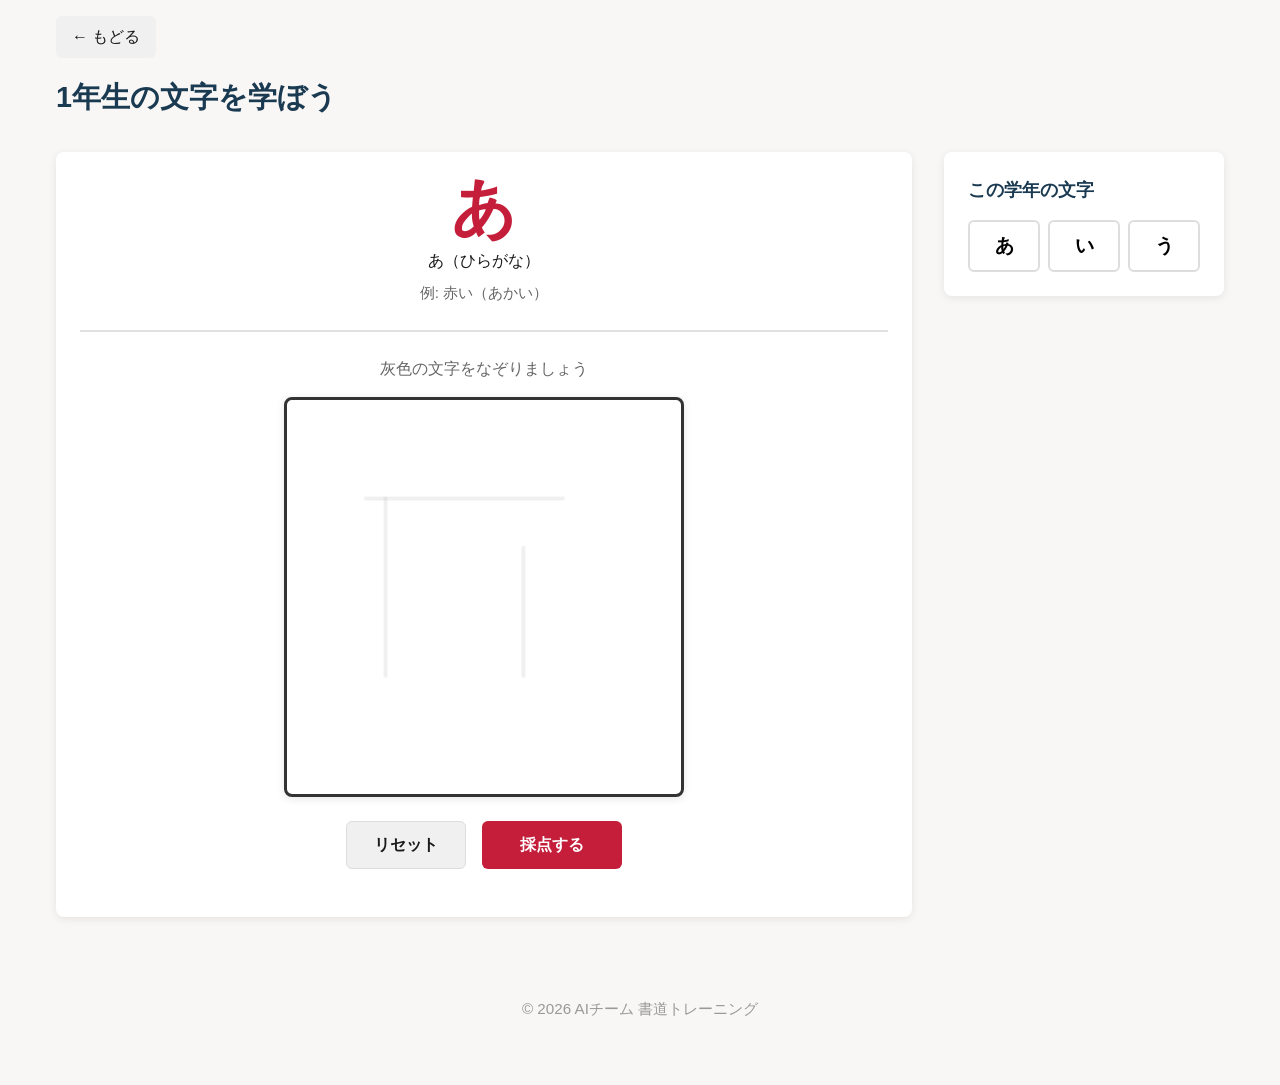
==== lesson-01.html @ a256efbf "初期化: 書道トレーニング MVP（Week 1-2 企画・設計フェーズ完了）" ====
<!DOCTYPE html>
<html lang="ja">
<head>
  <meta charset="utf-8">
  <meta name="viewport" content="width=device-width, initial-scale=1">
  <title>1年生 | 書道トレーニング</title>
  <link rel="stylesheet" href="css/style.css">
</head>
<body>
  <div class="container lesson-container">
    <header class="lesson-header">
      <a class="back-link" href="index.html">← もどる</a>
      <h1>1年生の文字を学ぼう</h1>
    </header>

    <div class="lesson-main">
      <!-- Canvas 描画エリア -->
      <section class="character-card">
        <div class="char-display">
          <div class="char-name" id="charName">あ</div>
          <p id="charReading">あ（ひらがな）</p>
          <p id="charExample" class="example"></p>
        </div>

        <div class="canvas-section">
          <p class="instruction">灰色の文字をなぞりましょう</p>
          <canvas id="drawingCanvas" width="400" height="400"></canvas>
          <div class="canvas-buttons">
            <button id="clearBtn" class="btn secondary">リセット</button>
            <button id="submitBtn" class="btn primary">採点する</button>
          </div>
        </div>

        <!-- フィードバック -->
        <div id="feedbackPanel" class="feedback-panel" style="display:none;">
          <div class="score-display">
            <span id="scoreCircle" class="score-circle"></span>
            <div>
              <h3>採点結果</h3>
              <p class="score-value"><span id="scoreNum">0</span>点</p>
            </div>
          </div>
          <p id="feedback" class="feedback-text"></p>
          <button id="nextBtn" class="btn primary">次の文字へ</button>
        </div>
      </section>

      <!-- 文字一覧 -->
      <aside class="character-list">
        <h3>この学年の文字</h3>
        <div id="charList" class="char-buttons">
          <!-- JS で生成 -->
        </div>
      </aside>
    </div>

    <footer class="footer">
      <p>© 2026 AIチーム 書道トレーニング</p>
    </footer>
  </div>

  <script src="js/storage.js"></script>
  <script src="data/grades-meta.js"></script>
  <script src="data/grade01.js"></script>
  <script src="data/strokes-db.js"></script>
  <script src="js/scorer.js"></script>
  <script src="js/feedback.js"></script>
  <script src="js/lesson.js"></script>
</body>
</html>
---- css/style.css ----
/*
 * 書道トレーニング スタイルシート
 * デザイン: 彩(Aya) UX/UIデザイナー
 * 小学生向け親しみやすい配色・大型ボタン・レスポンシブ対応
 */

* {
  margin: 0;
  padding: 0;
  box-sizing: border-box;
}

html {
  font-size: 16px;
}

body {
  font-family: "Yu Gothic", "Segoe UI", "Apple SD Gothic Neo", sans-serif;
  background-color: #f9f7f5;
  color: #1a1a1a;
  line-height: 1.6;
}

.container {
  max-width: 1200px;
  margin: 0 auto;
  padding: 1rem;
}

/* ========== ダッシュボード ========== */

.shodo-header {
  background: linear-gradient(135deg, #c41e3a 0%, #8b0000 100%);
  color: white;
  padding: 2rem 1.5rem;
  border-radius: 8px;
  text-align: center;
  margin-bottom: 2rem;
  box-shadow: 0 4px 12px rgba(196, 30, 58, 0.2);
}

.shodo-header h1 {
  font-size: 2.2rem;
  margin-bottom: 0.5rem;
}

.shodo-header p {
  font-size: 1rem;
  opacity: 0.95;
}

/* 進捗カード */
.progress-card {
  background: white;
  padding: 1.5rem;
  border-radius: 8px;
  margin-bottom: 2rem;
  box-shadow: 0 2px 8px rgba(0, 0, 0, 0.08);
}

.progress-stat {
  display: flex;
  justify-content: space-between;
  align-items: center;
  margin-bottom: 1rem;
  font-size: 1.1rem;
}

.progress-stat span {
  font-weight: 500;
  color: #666;
}

.progress-stat b {
  font-size: 1.5rem;
  color: #c41e3a;
}

.bar {
  width: 100%;
  height: 24px;
  background: #e0e0e0;
  border-radius: 12px;
  overflow: hidden;
}

.bar i {
  display: block;
  height: 100%;
  background: linear-gradient(90deg, #2d7d3a, #4db347);
  border-radius: 12px;
  width: 0%;
  transition: width 0.3s ease;
}

/* 学年セクション */
.grade-section {
  margin-bottom: 3rem;
}

.grade-section h2 {
  font-size: 1.5rem;
  margin-bottom: 1.5rem;
  color: #1a3a52;
}

.grade-grid {
  display: grid;
  grid-template-columns: repeat(auto-fit, minmax(120px, 1fr));
  gap: 1rem;
  margin-bottom: 2rem;
}

.grade-btn {
  padding: 1.5rem;
  background: white;
  border: 3px solid #ddd;
  border-radius: 12px;
  cursor: pointer;
  text-align: center;
  font-size: 1.1rem;
  font-weight: 600;
  transition: all 0.2s;
  box-shadow: 0 2px 6px rgba(0, 0, 0, 0.08);
}

.grade-btn:hover {
  background: #f0f8ff;
  border-color: #c41e3a;
  transform: translateY(-2px);
  box-shadow: 0 4px 12px rgba(196, 30, 58, 0.15);
}

.grade-btn:active {
  transform: translateY(0);
  box-shadow: 0 2px 6px rgba(196, 30, 58, 0.15);
}

.grade-btn.completed {
  background: #2d7d3a;
  color: white;
  border-color: #2d7d3a;
}

/* チュートリアルカード */
.tutorial-card {
  background: #fff3cd;
  border-left: 4px solid #ffc107;
  padding: 1.5rem;
  border-radius: 6px;
  margin-bottom: 2rem;
}

.tutorial-card h2 {
  margin-bottom: 1rem;
  color: #1a1a1a;
}

.tutorial-card ol {
  margin-left: 1.5rem;
  line-height: 2;
}

.tutorial-card li {
  margin-bottom: 0.5rem;
}

/* ========== レッスンページ ========== */

.lesson-container {
  padding-top: 1rem;
  padding-bottom: 2rem;
}

.lesson-header {
  margin-bottom: 2rem;
}

.back-link {
  display: inline-block;
  padding: 0.5rem 1rem;
  background: #f0f0f0;
  border-radius: 6px;
  color: #1a1a1a;
  text-decoration: none;
  font-weight: 500;
  margin-bottom: 1rem;
  transition: all 0.2s;
}

.back-link:hover {
  background: #e0e0e0;
}

.lesson-header h1 {
  font-size: 1.8rem;
  color: #1a3a52;
}

.lesson-main {
  display: grid;
  grid-template-columns: 1fr 280px;
  gap: 2rem;
  margin-bottom: 3rem;
}

/* 文字表示カード */
.character-card {
  background: white;
  padding: 1.5rem;
  border-radius: 8px;
  box-shadow: 0 2px 8px rgba(0, 0, 0, 0.08);
}

.char-display {
  text-align: center;
  margin-bottom: 1.5rem;
  padding-bottom: 1.5rem;
  border-bottom: 2px solid #e0e0e0;
}

.char-name {
  font-size: 4rem;
  font-weight: 700;
  color: #c41e3a;
  line-height: 1;
  margin-bottom: 0.5rem;
}

.char-display p {
  font-size: 1rem;
}

.char-display .example {
  font-size: 0.95rem;
  color: #666;
  margin-top: 0.5rem;
}

/* Canvas セクション */
.canvas-section {
  margin-bottom: 1.5rem;
}

.instruction {
  text-align: center;
  font-size: 1rem;
  color: #666;
  margin-bottom: 1rem;
  font-weight: 500;
}

#drawingCanvas {
  display: block;
  width: 100%;
  max-width: 400px;
  height: auto;
  margin: 0 auto 1.5rem;
  border: 3px solid #333;
  background: white;
  border-radius: 8px;
  cursor: crosshair;
  touch-action: none;
  box-shadow: 0 2px 8px rgba(0, 0, 0, 0.1);
}

.canvas-buttons {
  display: flex;
  gap: 1rem;
  justify-content: center;
}

/* ボタン */
.btn {
  padding: 0.75rem 1.5rem;
  border: none;
  border-radius: 6px;
  font-size: 1rem;
  font-weight: 600;
  cursor: pointer;
  transition: all 0.2s;
  min-width: 120px;
  touch-action: manipulation;
}

.btn.primary {
  background: #c41e3a;
  color: white;
  min-height: 48px;
  min-width: 140px;
}

.btn.primary:hover {
  background: #a01630;
  box-shadow: 0 4px 12px rgba(196, 30, 58, 0.3);
}

.btn.primary:active {
  transform: scale(0.98);
  box-shadow: 0 2px 6px rgba(196, 30, 58, 0.3);
}

.btn.secondary {
  background: #f0f0f0;
  color: #1a1a1a;
  border: 1px solid #ddd;
  min-height: 48px;
}

.btn.secondary:hover {
  background: #e0e0e0;
}

.btn.secondary:active {
  transform: scale(0.98);
}

/* フィードバックパネル */
.feedback-panel {
  background: #fff3cd;
  border-left: 4px solid #ffc107;
  padding: 1.5rem;
  border-radius: 6px;
  margin-top: 1.5rem;
}

.score-display {
  display: flex;
  align-items: center;
  gap: 1.5rem;
  margin-bottom: 1rem;
}

.score-circle {
  width: 80px;
  height: 80px;
  border-radius: 50%;
  background: white;
  display: flex;
  align-items: center;
  justify-content: center;
  font-size: 2rem;
  font-weight: 700;
  flex-shrink: 0;
}

.score-display h3 {
  margin-bottom: 0.3rem;
  font-size: 1rem;
  color: #666;
}

.score-value {
  font-size: 1.8rem;
  font-weight: 700;
  color: #c41e3a;
}

.feedback-text {
  font-size: 1rem;
  margin-bottom: 1rem;
  line-height: 1.6;
}

.feedback-text strong {
  color: #c41e3a;
}

/* 文字一覧 */
.character-list {
  background: white;
  padding: 1.5rem;
  border-radius: 8px;
  box-shadow: 0 2px 8px rgba(0, 0, 0, 0.08);
  height: fit-content;
  position: sticky;
  top: 1rem;
}

.character-list h3 {
  margin-bottom: 1rem;
  font-size: 1.1rem;
  color: #1a3a52;
}

.char-buttons {
  display: grid;
  grid-template-columns: repeat(3, 1fr);
  gap: 0.5rem;
  max-height: 600px;
  overflow-y: auto;
}

.char-button {
  padding: 0.7rem;
  background: white;
  border: 2px solid #ddd;
  border-radius: 6px;
  cursor: pointer;
  text-align: center;
  font-size: 1.2rem;
  font-weight: 600;
  transition: all 0.2s;
  min-height: 48px;
  display: flex;
  align-items: center;
  justify-content: center;
}

.char-button:hover {
  background: #f0f8ff;
  border-color: #c41e3a;
}

.char-button.solved {
  background: #2d7d3a;
  color: white;
  border-color: #2d7d3a;
}

.char-button.solved::after {
  content: "✓";
  font-size: 0.8em;
  margin-left: 0.2rem;
}

/* フッター */
.footer {
  text-align: center;
  padding: 2rem 1rem;
  color: #999;
  font-size: 0.95rem;
}

/* ========== レスポンシブ ========== */

@media (max-width: 768px) {
  html {
    font-size: 14px;
  }

  .shodo-header h1 {
    font-size: 1.8rem;
  }

  .lesson-main {
    grid-template-columns: 1fr;
  }

  .character-list {
    position: static;
  }

  .char-buttons {
    grid-template-columns: repeat(5, 1fr);
  }

  .grade-grid {
    grid-template-columns: repeat(3, 1fr);
  }

  .canvas-buttons {
    flex-direction: column;
  }

  .canvas-buttons .btn {
    width: 100%;
  }
}

@media (max-width: 480px) {
  html {
    font-size: 13px;
  }

  .container {
    padding: 0.75rem;
  }

  .shodo-header {
    padding: 1.5rem 1rem;
  }

  .shodo-header h1 {
    font-size: 1.5rem;
  }

  .char-name {
    font-size: 3rem;
  }

  .grade-grid {
    grid-template-columns: repeat(2, 1fr);
  }

  .char-buttons {
    grid-template-columns: repeat(4, 1fr);
  }

  #drawingCanvas {
    max-width: 100%;
    border-width: 2px;
  }

  .score-display {
    flex-direction: column;
    text-align: center;
  }

  .score-circle {
    width: 70px;
    height: 70px;
  }
}

/* ========== ダークモード対応（将来） ========== */

@media (prefers-color-scheme: dark) {
  body {
    background-color: #1a1a1a;
    color: #f5f5f5;
  }

  .btn.secondary {
    background: #2a2a2a;
    color: #f5f5f5;
    border-color: #444;
  }
}
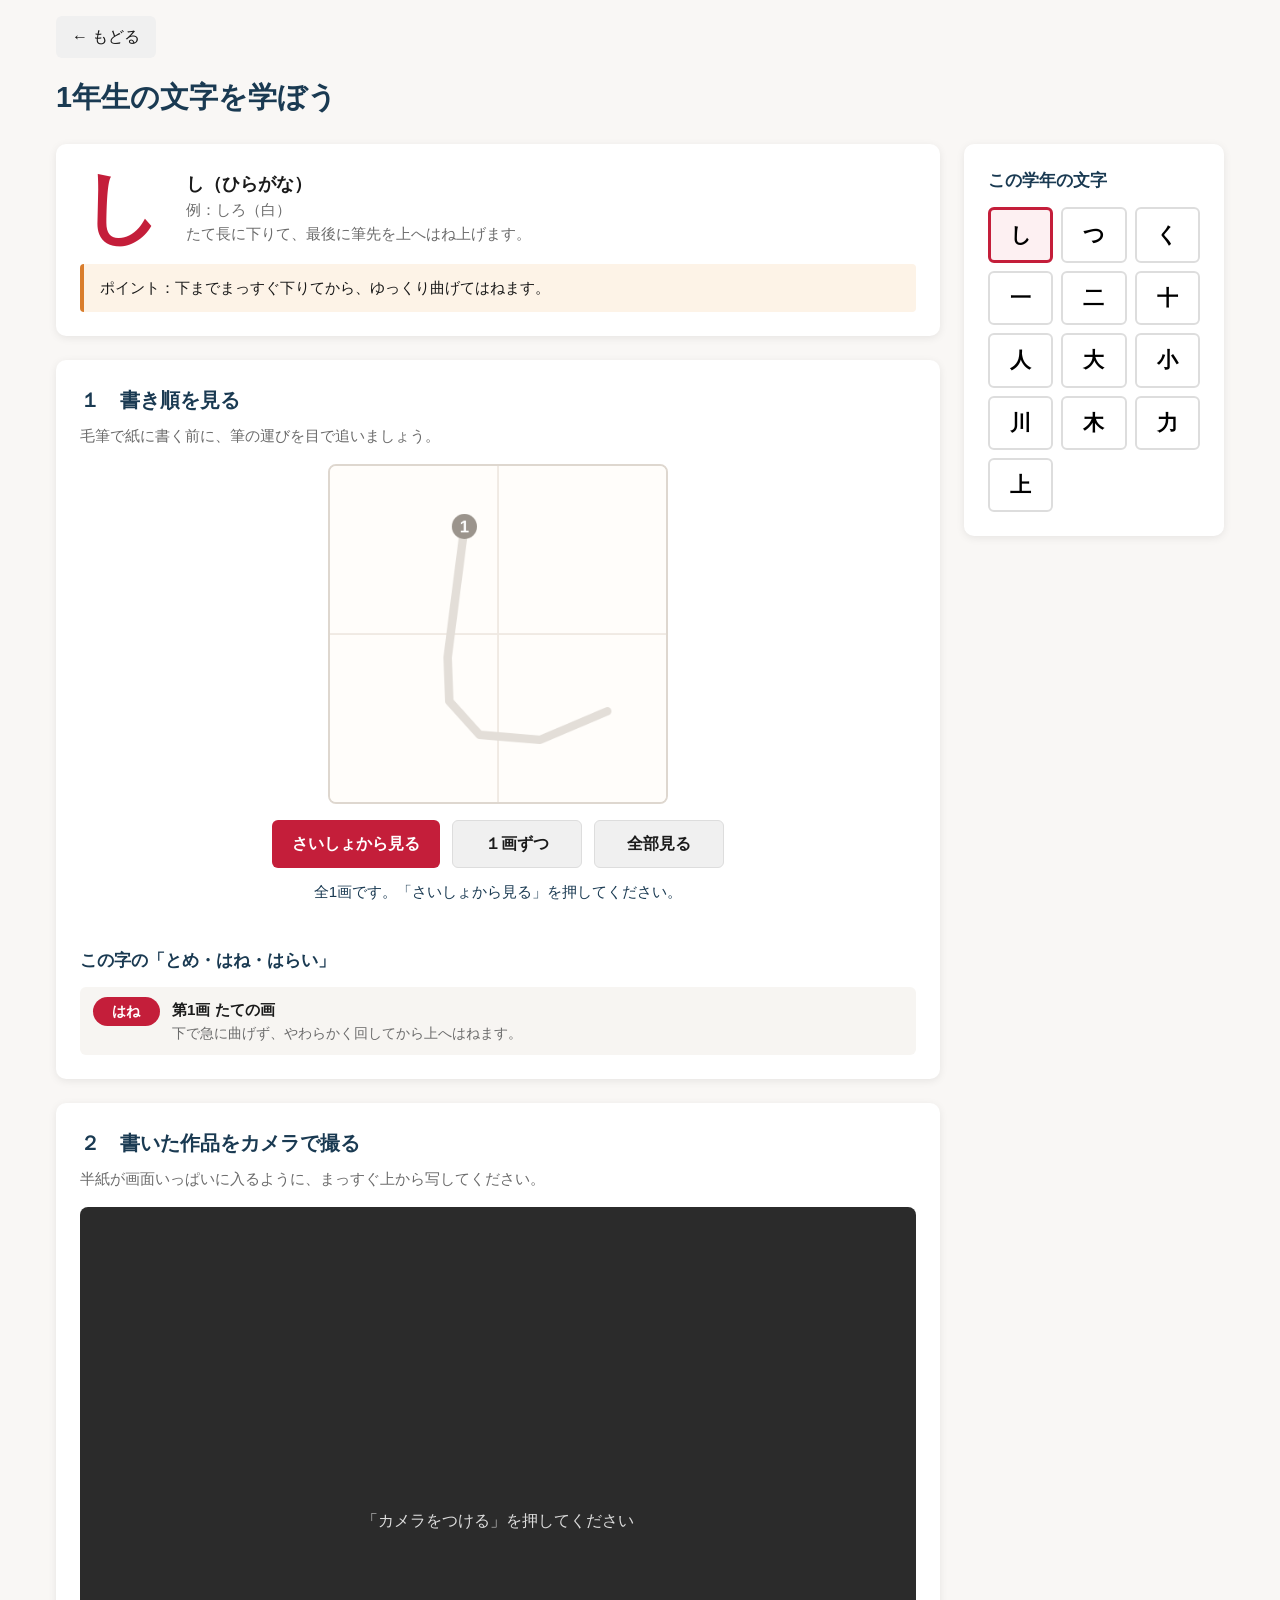
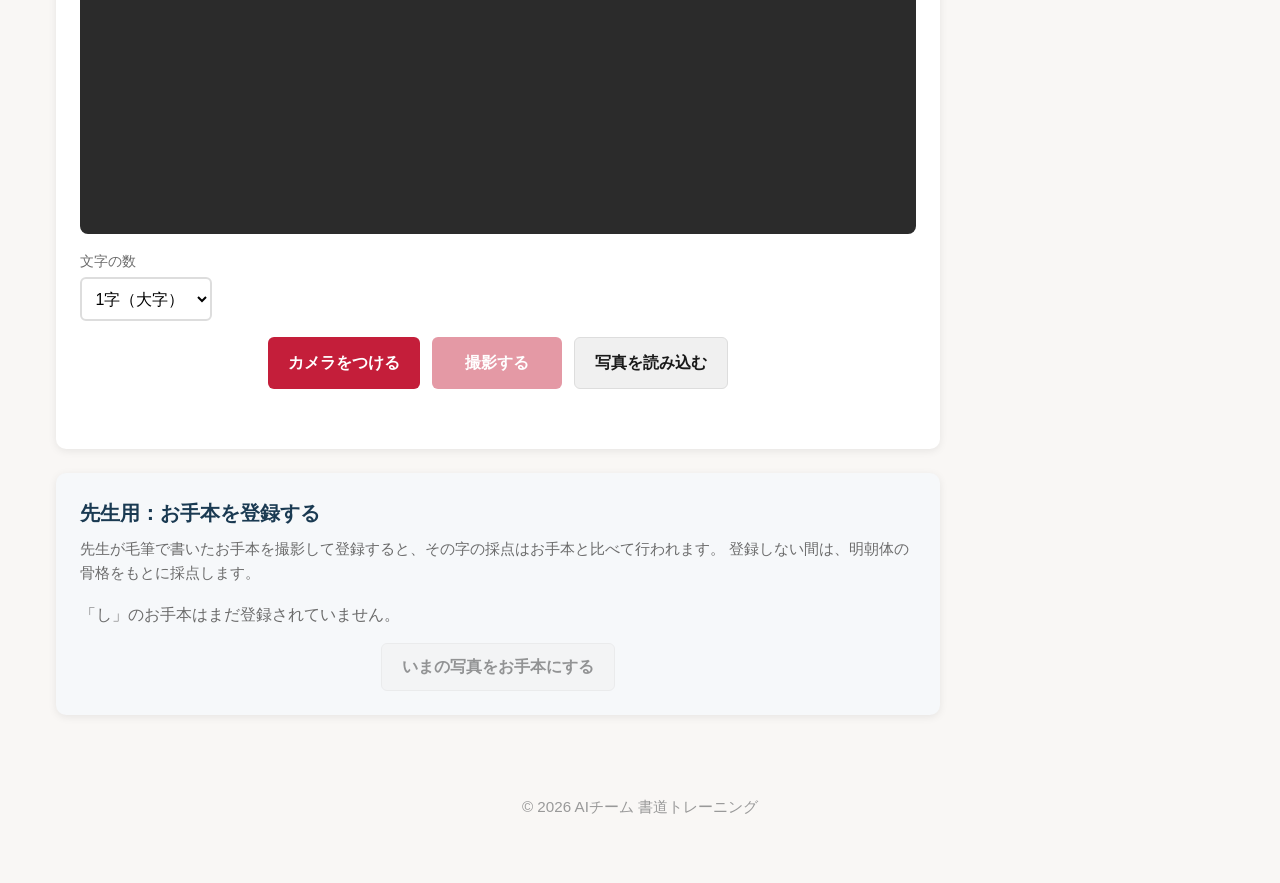
==== commit 57463f65: "マウス描画をやめ、毛筆作品をカメラで撮って採点する方式に全面変更 画面上でなぞる練習は実際の毛筆の役に立たないため、半紙に毛筆で書いた 作品を撮影して採点する流れに作り直した。  - js/image" ====
--- a/lesson-01.html
+++ b/lesson-01.html
@@ -14,43 +14,138 @@
     </header>
 
     <div class="lesson-main">
-      <!-- Canvas 描画エリア -->
-      <section class="character-card">
-        <div class="char-display">
-          <div class="char-name" id="charName">あ</div>
-          <p id="charReading">あ（ひらがな）</p>
-          <p id="charExample" class="example"></p>
-        </div>
+      <div class="lesson-col">
 
-        <div class="canvas-section">
-          <p class="instruction">灰色の文字をなぞりましょう</p>
-          <canvas id="drawingCanvas" width="400" height="400"></canvas>
-          <div class="canvas-buttons">
-            <button id="clearBtn" class="btn secondary">リセット</button>
-            <button id="submitBtn" class="btn primary">採点する</button>
-          </div>
-        </div>
-
-        <!-- フィードバック -->
-        <div id="feedbackPanel" class="feedback-panel" style="display:none;">
-          <div class="score-display">
-            <span id="scoreCircle" class="score-circle"></span>
-            <div>
-              <h3>採点結果</h3>
-              <p class="score-value"><span id="scoreNum">0</span>点</p>
+        <!-- 1. 今日の文字 -->
+        <section class="card char-card">
+          <div class="char-head">
+            <div class="char-name" id="charName">一</div>
+            <div class="char-meta">
+              <p class="char-reading" id="charReading">いち（漢字）</p>
+              <p class="char-example" id="charExample"></p>
+              <p class="char-explain" id="charExplain"></p>
             </div>
           </div>
-          <p id="feedback" class="feedback-text"></p>
-          <button id="nextBtn" class="btn primary">次の文字へ</button>
-        </div>
-      </section>
+          <p class="char-point" id="charPoint"></p>
+        </section>
+
+        <!-- 2. 書き順ととめはね -->
+        <section class="card anim-card">
+          <h2 class="card-title">１　書き順を見る</h2>
+          <p class="note">毛筆で紙に書く前に、筆の運びを目で追いましょう。</p>
+
+          <div class="anim-stage">
+            <canvas id="animCanvas" width="400" height="400"></canvas>
+          </div>
+
+          <div class="btn-row">
+            <button id="animPlayBtn" class="btn primary">さいしょから見る</button>
+            <button id="animStepBtn" class="btn secondary">１画ずつ</button>
+            <button id="animAllBtn" class="btn secondary">全部見る</button>
+          </div>
+
+          <p class="anim-caption" id="animCaption">再生ボタンを押してください。</p>
+
+          <h3 class="sub-title">この字の「とめ・はね・はらい」</h3>
+          <ul class="ending-list" id="endingList"></ul>
+        </section>
+
+        <!-- 3. 作品を撮って採点 -->
+        <section class="card camera-card">
+          <h2 class="card-title">２　書いた作品をカメラで撮る</h2>
+          <p class="note">半紙が画面いっぱいに入るように、まっすぐ上から写してください。</p>
+
+          <div class="camera-stage" id="cameraStage">
+            <video id="cameraVideo" playsinline muted></video>
+            <img id="shotImage" alt="撮影した作品" hidden>
+            <div class="camera-guide" id="cameraGuide"></div>
+            <p class="camera-placeholder" id="cameraPlaceholder">「カメラをつける」を押してください</p>
+          </div>
+
+          <div class="camera-controls">
+            <label class="field">
+              <span>文字の数</span>
+              <select id="charCountSelect">
+                <option value="1" selected>1字（大字）</option>
+                <option value="2">2字</option>
+                <option value="3">3字</option>
+                <option value="4">4字</option>
+              </select>
+            </label>
+
+            <label class="field" id="deviceField" hidden>
+              <span>使うカメラ</span>
+              <select id="deviceSelect"></select>
+            </label>
+          </div>
+
+          <div class="btn-row">
+            <button id="cameraStartBtn" class="btn primary">カメラをつける</button>
+            <button id="shootBtn" class="btn primary" disabled>撮影する</button>
+            <button id="retakeBtn" class="btn secondary" hidden>撮り直す</button>
+            <label class="btn secondary file-btn">
+              写真を読み込む
+              <input type="file" id="fileInput" accept="image/*">
+            </label>
+          </div>
+
+          <p class="camera-status" id="cameraStatus"></p>
+
+          <div class="split-preview" id="splitPreview" hidden>
+            <h3 class="sub-title">読み取った字</h3>
+            <div class="split-row" id="splitRow"></div>
+          </div>
+
+          <div class="btn-row" id="scoreRow" hidden>
+            <button id="scoreBtn" class="btn primary large">採点する</button>
+          </div>
+        </section>
+
+        <!-- 4. 採点結果 -->
+        <section class="card feedback-panel" id="feedbackPanel" hidden>
+          <h2 class="card-title">採点結果</h2>
+
+          <div class="score-display">
+            <span id="scoreCircle" class="score-circle">0</span>
+            <div class="score-body">
+              <p class="score-value"><span id="scoreNum">0</span><span class="unit">点</span></p>
+              <p class="score-source" id="scoreSource"></p>
+            </div>
+          </div>
+
+          <ul class="axis-list" id="axisList"></ul>
+
+          <div class="feedback-text" id="feedback"></div>
+
+          <div class="char-results" id="charResults"></div>
+
+          <div class="btn-row">
+            <button id="retryBtn" class="btn secondary">もう一枚書く</button>
+            <button id="nextBtn" class="btn primary">次の文字へ</button>
+          </div>
+        </section>
+
+        <!-- 5. 先生用 -->
+        <section class="card teacher-card">
+          <h2 class="card-title">先生用：お手本を登録する</h2>
+          <p class="note">
+            先生が毛筆で書いたお手本を撮影して登録すると、その字の採点はお手本と比べて行われます。
+            登録しない間は、明朝体の骨格をもとに採点します。
+          </p>
+
+          <div class="teacher-state" id="teacherState"></div>
+
+          <div class="btn-row">
+            <button id="saveRefBtn" class="btn secondary" disabled>いまの写真をお手本にする</button>
+            <button id="deleteRefBtn" class="btn secondary" hidden>お手本を消す</button>
+          </div>
+        </section>
+      </div>
 
       <!-- 文字一覧 -->
-      <aside class="character-list">
-        <h3>この学年の文字</h3>
-        <div id="charList" class="char-buttons">
-          <!-- JS で生成 -->
-        </div>
+      <aside class="card character-list">
+        <h3 class="sub-title">この学年の文字</h3>
+        <div id="charList" class="char-buttons"></div>
       </aside>
     </div>
 
@@ -62,9 +157,12 @@
   <script src="js/storage.js"></script>
   <script src="data/grades-meta.js"></script>
   <script src="data/grade01.js"></script>
-  <script src="data/strokes-db.js"></script>
+  <script src="js/imageproc.js"></script>
+  <script src="js/reference.js"></script>
   <script src="js/scorer.js"></script>
   <script src="js/feedback.js"></script>
+  <script src="js/strokeanim.js"></script>
+  <script src="js/camera.js"></script>
   <script src="js/lesson.js"></script>
 </body>
 </html>
--- a/css/style.css
+++ b/css/style.css
@@ -165,7 +165,7 @@
   margin-bottom: 0.5rem;
 }
 
-/* ========== レッスンページ ========== */
+/* ========== レッスンページ 共通 ========== */
 
 .lesson-container {
   padding-top: 1rem;
@@ -173,7 +173,7 @@
 }
 
 .lesson-header {
-  margin-bottom: 2rem;
+  margin-bottom: 1.5rem;
 }
 
 .back-link {
@@ -185,7 +185,7 @@
   text-decoration: none;
   font-weight: 500;
   margin-bottom: 1rem;
-  transition: all 0.2s;
+  transition: background 0.2s;
 }
 
 .back-link:hover {
@@ -199,217 +199,585 @@
 
 .lesson-main {
   display: grid;
-  grid-template-columns: 1fr 280px;
-  gap: 2rem;
+  grid-template-columns: 1fr 260px;
+  gap: 1.5rem;
   margin-bottom: 3rem;
-}
-
-/* 文字表示カード */
-.character-card {
+  align-items: start;
+}
+
+.lesson-col {
+  display: flex;
+  flex-direction: column;
+  gap: 1.5rem;
+  min-width: 0;
+}
+
+.card {
   background: white;
   padding: 1.5rem;
-  border-radius: 8px;
+  border-radius: 10px;
   box-shadow: 0 2px 8px rgba(0, 0, 0, 0.08);
 }
 
-.char-display {
-  text-align: center;
-  margin-bottom: 1.5rem;
-  padding-bottom: 1.5rem;
-  border-bottom: 2px solid #e0e0e0;
+.card-title {
+  font-size: 1.25rem;
+  color: #1a3a52;
+  margin-bottom: 0.5rem;
+}
+
+.sub-title {
+  font-size: 1.05rem;
+  color: #1a3a52;
+  margin: 1.25rem 0 0.75rem;
+}
+
+.note {
+  font-size: 0.95rem;
+  color: #6b6b6b;
+  margin-bottom: 1rem;
+}
+
+/* ========== 1. 今日の文字 ========== */
+
+.char-head {
+  display: flex;
+  align-items: center;
+  gap: 1.5rem;
 }
 
 .char-name {
-  font-size: 4rem;
+  font-size: 5rem;
   font-weight: 700;
   color: #c41e3a;
   line-height: 1;
-  margin-bottom: 0.5rem;
-}
-
-.char-display p {
+  flex-shrink: 0;
+  font-family: "Hiragino Mincho ProN", "Yu Mincho", serif;
+}
+
+.char-meta {
+  min-width: 0;
+}
+
+.char-reading {
+  font-size: 1.15rem;
+  font-weight: 600;
+}
+
+.char-example,
+.char-explain {
+  font-size: 0.95rem;
+  color: #6b6b6b;
+}
+
+.char-point {
+  margin-top: 1rem;
+  padding: 0.75rem 1rem;
+  background: #fdf3e7;
+  border-left: 4px solid #d97d2c;
+  border-radius: 4px;
+  font-size: 0.95rem;
+}
+
+/* ========== 2. 書き順アニメーション ========== */
+
+.anim-stage {
+  display: flex;
+  justify-content: center;
+}
+
+#animCanvas {
+  width: 100%;
+  max-width: 340px;
+  height: auto;
+  border: 2px solid #ded7cf;
+  border-radius: 8px;
+  background: #fffdfa;
+}
+
+.btn-row {
+  display: flex;
+  flex-wrap: wrap;
+  gap: 0.75rem;
+  justify-content: center;
+  margin-top: 1rem;
+}
+
+.anim-caption {
+  margin-top: 0.75rem;
+  text-align: center;
+  font-size: 0.95rem;
+  color: #1a3a52;
+  min-height: 3rem;
+}
+
+/* とめ・はね・はらい 一覧 */
+.ending-list {
+  list-style: none;
+  display: flex;
+  flex-direction: column;
+  gap: 0.6rem;
+}
+
+.ending-item {
+  display: flex;
+  gap: 0.75rem;
+  align-items: flex-start;
+  padding: 0.6rem 0.8rem;
+  background: #f7f5f2;
+  border-radius: 6px;
+}
+
+.ending-tag {
+  flex-shrink: 0;
+  min-width: 4.2rem;
+  text-align: center;
+  padding: 0.2rem 0.5rem;
+  border-radius: 999px;
+  font-size: 0.9rem;
+  font-weight: 700;
+  color: white;
+}
+
+.kind-tome .ending-tag {
+  background: #1a3a52;
+}
+
+.kind-hane .ending-tag {
+  background: #c41e3a;
+}
+
+.kind-harai .ending-tag {
+  background: #2d7d3a;
+}
+
+.ending-item strong {
+  font-size: 0.95rem;
+}
+
+.ending-item p {
+  font-size: 0.9rem;
+  color: #6b6b6b;
+}
+
+/* ========== 3. カメラ ========== */
+
+.camera-stage {
+  position: relative;
+  width: 100%;
+  aspect-ratio: 4 / 3;
+  background: #2b2b2b;
+  border-radius: 8px;
+  overflow: hidden;
+  display: flex;
+  align-items: center;
+  justify-content: center;
+}
+
+.camera-stage video,
+.camera-stage img {
+  width: 100%;
+  height: 100%;
+  object-fit: contain;
+  display: block;
+}
+
+/* hidden 属性は、display を持つどの指定よりも優先する */
+[hidden] {
+  display: none !important;
+}
+
+.camera-guide {
+  position: absolute;
+  inset: 8%;
+  border: 3px dashed rgba(255, 255, 255, 0.65);
+  border-radius: 4px;
+  pointer-events: none;
+  display: none;
+}
+
+.camera-stage.live .camera-guide {
+  display: block;
+}
+
+.camera-placeholder {
+  position: absolute;
+  color: #ddd;
   font-size: 1rem;
-}
-
-.char-display .example {
+  text-align: center;
+  padding: 1rem;
+}
+
+.camera-controls {
+  display: flex;
+  flex-wrap: wrap;
+  gap: 1rem;
+  margin-top: 1rem;
+}
+
+.field {
+  display: flex;
+  flex-direction: column;
+  gap: 0.25rem;
+  font-size: 0.9rem;
+  color: #6b6b6b;
+}
+
+.field select {
+  min-height: 44px;
+  padding: 0 0.6rem;
+  font-size: 1rem;
+  border: 2px solid #ddd;
+  border-radius: 6px;
+  background: white;
+  max-width: 16rem;
+}
+
+.camera-status {
+  margin-top: 0.75rem;
   font-size: 0.95rem;
-  color: #666;
-  margin-top: 0.5rem;
-}
-
-/* Canvas セクション */
-.canvas-section {
-  margin-bottom: 1.5rem;
-}
-
-.instruction {
-  text-align: center;
-  font-size: 1rem;
-  color: #666;
-  margin-bottom: 1rem;
-  font-weight: 500;
-}
-
-#drawingCanvas {
-  display: block;
-  width: 100%;
-  max-width: 400px;
-  height: auto;
-  margin: 0 auto 1.5rem;
-  border: 3px solid #333;
+  min-height: 1.5rem;
+  color: #6b6b6b;
+}
+
+.camera-status.ok {
+  color: #2d7d3a;
+  font-weight: 600;
+}
+
+.camera-status.warn {
+  color: #a9611c;
+  font-weight: 600;
+}
+
+.camera-status.error {
+  color: #c41e3a;
+  font-weight: 600;
+}
+
+/* 切り出した字のプレビュー */
+.split-row {
+  display: flex;
+  flex-wrap: wrap;
+  gap: 1rem;
+}
+
+.split-item {
+  display: flex;
+  flex-direction: column;
+  align-items: center;
+  gap: 0.3rem;
+  font-size: 1.1rem;
+  font-weight: 600;
+}
+
+.split-item canvas {
+  border: 2px solid #ded7cf;
+  border-radius: 6px;
   background: white;
-  border-radius: 8px;
-  cursor: crosshair;
-  touch-action: none;
-  box-shadow: 0 2px 8px rgba(0, 0, 0, 0.1);
-}
-
-.canvas-buttons {
-  display: flex;
-  gap: 1rem;
-  justify-content: center;
-}
-
-/* ボタン */
+}
+
+/* ========== ボタン ========== */
+
 .btn {
-  padding: 0.75rem 1.5rem;
+  padding: 0.75rem 1.25rem;
   border: none;
   border-radius: 6px;
   font-size: 1rem;
   font-weight: 600;
   cursor: pointer;
-  transition: all 0.2s;
-  min-width: 120px;
+  transition: background 0.2s, box-shadow 0.2s, transform 0.1s;
+  min-height: 48px;
+  min-width: 130px;
   touch-action: manipulation;
+}
+
+.btn.large {
+  font-size: 1.15rem;
+  min-width: 200px;
 }
 
 .btn.primary {
   background: #c41e3a;
   color: white;
-  min-height: 48px;
-  min-width: 140px;
-}
-
-.btn.primary:hover {
+}
+
+.btn.primary:hover:not(:disabled) {
   background: #a01630;
   box-shadow: 0 4px 12px rgba(196, 30, 58, 0.3);
-}
-
-.btn.primary:active {
-  transform: scale(0.98);
-  box-shadow: 0 2px 6px rgba(196, 30, 58, 0.3);
 }
 
 .btn.secondary {
   background: #f0f0f0;
   color: #1a1a1a;
   border: 1px solid #ddd;
-  min-height: 48px;
-}
-
-.btn.secondary:hover {
-  background: #e0e0e0;
-}
-
-.btn.secondary:active {
+}
+
+.btn.secondary:hover:not(:disabled) {
+  background: #e3e3e3;
+}
+
+.btn:active:not(:disabled) {
   transform: scale(0.98);
 }
 
-/* フィードバックパネル */
+.btn:disabled {
+  opacity: 0.45;
+  cursor: not-allowed;
+}
+
+/* ファイル選択をボタンの見た目にする */
+.file-btn {
+  display: inline-flex;
+  align-items: center;
+  justify-content: center;
+  position: relative;
+  overflow: hidden;
+}
+
+.file-btn input[type="file"] {
+  position: absolute;
+  inset: 0;
+  opacity: 0;
+  cursor: pointer;
+}
+
+/* ========== 4. 採点結果 ========== */
+
 .feedback-panel {
-  background: #fff3cd;
-  border-left: 4px solid #ffc107;
-  padding: 1.5rem;
-  border-radius: 6px;
-  margin-top: 1.5rem;
+  border-left: 6px solid #c41e3a;
 }
 
 .score-display {
   display: flex;
   align-items: center;
   gap: 1.5rem;
-  margin-bottom: 1rem;
+  margin: 1rem 0 1.5rem;
 }
 
 .score-circle {
-  width: 80px;
-  height: 80px;
+  width: 88px;
+  height: 88px;
   border-radius: 50%;
-  background: white;
+  background: #ccc;
+  color: white;
   display: flex;
   align-items: center;
   justify-content: center;
+  font-size: 2.2rem;
+  font-weight: 700;
+  flex-shrink: 0;
+}
+
+.score-body {
+  min-width: 0;
+}
+
+.score-value {
   font-size: 2rem;
   font-weight: 700;
-  flex-shrink: 0;
-}
-
-.score-display h3 {
-  margin-bottom: 0.3rem;
+  color: #1a3a52;
+  line-height: 1.2;
+}
+
+.score-value .unit {
+  font-size: 1.1rem;
+  margin-left: 0.2rem;
+}
+
+.score-source {
+  font-size: 0.9rem;
+  color: #6b6b6b;
+}
+
+/* 3観点のバー */
+.axis-list {
+  list-style: none;
+  display: flex;
+  flex-direction: column;
+  gap: 0.9rem;
+  margin-bottom: 1.5rem;
+}
+
+.axis-head {
+  display: flex;
+  justify-content: space-between;
+  align-items: baseline;
+  font-size: 0.95rem;
+  margin-bottom: 0.25rem;
+}
+
+.axis-head small {
+  color: #9b948c;
+  font-weight: 400;
+}
+
+.axis-head strong {
+  font-size: 1.1rem;
+  color: #1a3a52;
+}
+
+.axis-bar {
+  height: 14px;
+  background: #ebe7e2;
+  border-radius: 7px;
+  overflow: hidden;
+}
+
+.axis-fill {
+  height: 100%;
+  border-radius: 7px;
+  transition: width 0.4s ease;
+}
+
+.feedback-text {
+  background: #fff8e8;
+  border-radius: 6px;
+  padding: 1rem 1.25rem;
+  margin-bottom: 1.5rem;
+}
+
+.feedback-text p {
   font-size: 1rem;
-  color: #666;
-}
-
-.score-value {
-  font-size: 1.8rem;
+  margin-bottom: 0.5rem;
+}
+
+.feedback-text p:last-child {
+  margin-bottom: 0;
+}
+
+/* 文字ごとの結果 */
+.char-results {
+  display: flex;
+  flex-wrap: wrap;
+  gap: 1rem;
+}
+
+.char-result {
+  flex: 1 1 220px;
+  border: 2px solid #ebe7e2;
+  border-radius: 8px;
+  padding: 0.9rem 1rem;
+}
+
+.char-result-head {
+  display: flex;
+  align-items: center;
+  gap: 0.75rem;
+  margin-bottom: 0.5rem;
+}
+
+.char-result-head .crc {
+  font-size: 2rem;
   font-weight: 700;
   color: #c41e3a;
-}
-
-.feedback-text {
-  font-size: 1rem;
-  margin-bottom: 1rem;
-  line-height: 1.6;
-}
-
-.feedback-text strong {
-  color: #c41e3a;
-}
-
-/* 文字一覧 */
+  font-family: "Hiragino Mincho ProN", "Yu Mincho", serif;
+  line-height: 1;
+}
+
+.char-result-head strong {
+  font-size: 1.1rem;
+  color: #1a3a52;
+}
+
+.check-list {
+  list-style: none;
+  display: flex;
+  flex-direction: column;
+  gap: 0.3rem;
+}
+
+.check-list li {
+  display: flex;
+  gap: 0.5rem;
+  font-size: 0.92rem;
+}
+
+.check-list .mark {
+  font-weight: 700;
+}
+
+.check-list .ok .mark {
+  color: #2d7d3a;
+}
+
+.check-list .ng .mark {
+  color: #d97d2c;
+}
+
+/* ========== 5. 先生用 ========== */
+
+.teacher-card {
+  background: #f6f8fa;
+}
+
+.teacher-state {
+  display: flex;
+  align-items: center;
+  gap: 1rem;
+  margin-bottom: 0.5rem;
+}
+
+.state-on {
+  color: #2d7d3a;
+  font-weight: 600;
+}
+
+.state-off {
+  color: #6b6b6b;
+}
+
+.ref-thumb {
+  width: 72px;
+  height: 72px;
+  object-fit: cover;
+  border: 2px solid #ded7cf;
+  border-radius: 6px;
+  background: white;
+}
+
+/* ========== 文字一覧 ========== */
+
 .character-list {
-  background: white;
-  padding: 1.5rem;
-  border-radius: 8px;
-  box-shadow: 0 2px 8px rgba(0, 0, 0, 0.08);
-  height: fit-content;
   position: sticky;
   top: 1rem;
-}
-
-.character-list h3 {
-  margin-bottom: 1rem;
-  font-size: 1.1rem;
-  color: #1a3a52;
+  height: fit-content;
+}
+
+.character-list .sub-title {
+  margin-top: 0;
 }
 
 .char-buttons {
   display: grid;
   grid-template-columns: repeat(3, 1fr);
   gap: 0.5rem;
-  max-height: 600px;
+  max-height: 60vh;
   overflow-y: auto;
 }
 
 .char-button {
-  padding: 0.7rem;
+  position: relative;
+  padding: 0.7rem 0.3rem;
   background: white;
   border: 2px solid #ddd;
   border-radius: 6px;
   cursor: pointer;
   text-align: center;
-  font-size: 1.2rem;
+  font-size: 1.3rem;
   font-weight: 600;
+  font-family: "Hiragino Mincho ProN", "Yu Mincho", serif;
   transition: all 0.2s;
   min-height: 48px;
-  display: flex;
-  align-items: center;
-  justify-content: center;
 }
 
 .char-button:hover {
-  background: #f0f8ff;
   border-color: #c41e3a;
+}
+
+.char-button.active {
+  border-color: #c41e3a;
+  border-width: 3px;
+  background: #fdf0f2;
 }
 
 .char-button.solved {
@@ -418,13 +786,25 @@
   border-color: #2d7d3a;
 }
 
-.char-button.solved::after {
-  content: "✓";
-  font-size: 0.8em;
-  margin-left: 0.2rem;
-}
-
-/* フッター */
+.char-button.solved.active {
+  background: #2d7d3a;
+  border-color: #c41e3a;
+}
+
+/* 先生手本が登録されている印 */
+.char-button.has-ref::before {
+  content: "";
+  position: absolute;
+  top: 3px;
+  right: 3px;
+  width: 7px;
+  height: 7px;
+  border-radius: 50%;
+  background: #c41e3a;
+}
+
+/* ========== フッター ========== */
+
 .footer {
   text-align: center;
   padding: 2rem 1rem;
@@ -434,59 +814,56 @@
 
 /* ========== レスポンシブ ========== */
 
+@media (max-width: 860px) {
+  .lesson-main {
+    grid-template-columns: 1fr;
+  }
+
+  .character-list {
+    position: static;
+  }
+
+  .char-buttons {
+    grid-template-columns: repeat(6, 1fr);
+    max-height: none;
+  }
+}
+
 @media (max-width: 768px) {
   html {
-    font-size: 14px;
+    font-size: 15px;
   }
 
   .shodo-header h1 {
     font-size: 1.8rem;
   }
 
-  .lesson-main {
-    grid-template-columns: 1fr;
-  }
-
-  .character-list {
-    position: static;
-  }
-
-  .char-buttons {
-    grid-template-columns: repeat(5, 1fr);
-  }
-
   .grade-grid {
     grid-template-columns: repeat(3, 1fr);
   }
 
-  .canvas-buttons {
-    flex-direction: column;
-  }
-
-  .canvas-buttons .btn {
-    width: 100%;
+  .btn {
+    flex: 1 1 140px;
   }
 }
 
 @media (max-width: 480px) {
   html {
-    font-size: 13px;
+    font-size: 14px;
   }
 
   .container {
     padding: 0.75rem;
   }
 
-  .shodo-header {
-    padding: 1.5rem 1rem;
-  }
-
-  .shodo-header h1 {
-    font-size: 1.5rem;
+  .char-head {
+    flex-direction: column;
+    text-align: center;
+    gap: 0.75rem;
   }
 
   .char-name {
-    font-size: 3rem;
+    font-size: 4rem;
   }
 
   .grade-grid {
@@ -495,11 +872,6 @@
 
   .char-buttons {
     grid-template-columns: repeat(4, 1fr);
-  }
-
-  #drawingCanvas {
-    max-width: 100%;
-    border-width: 2px;
   }
 
   .score-display {
@@ -507,23 +879,11 @@
     text-align: center;
   }
 
-  .score-circle {
-    width: 70px;
-    height: 70px;
-  }
-}
-
-/* ========== ダークモード対応（将来） ========== */
-
-@media (prefers-color-scheme: dark) {
-  body {
-    background-color: #1a1a1a;
-    color: #f5f5f5;
-  }
-
-  .btn.secondary {
-    background: #2a2a2a;
-    color: #f5f5f5;
-    border-color: #444;
-  }
-}
+  .camera-controls {
+    flex-direction: column;
+  }
+
+  .field select {
+    max-width: 100%;
+  }
+}
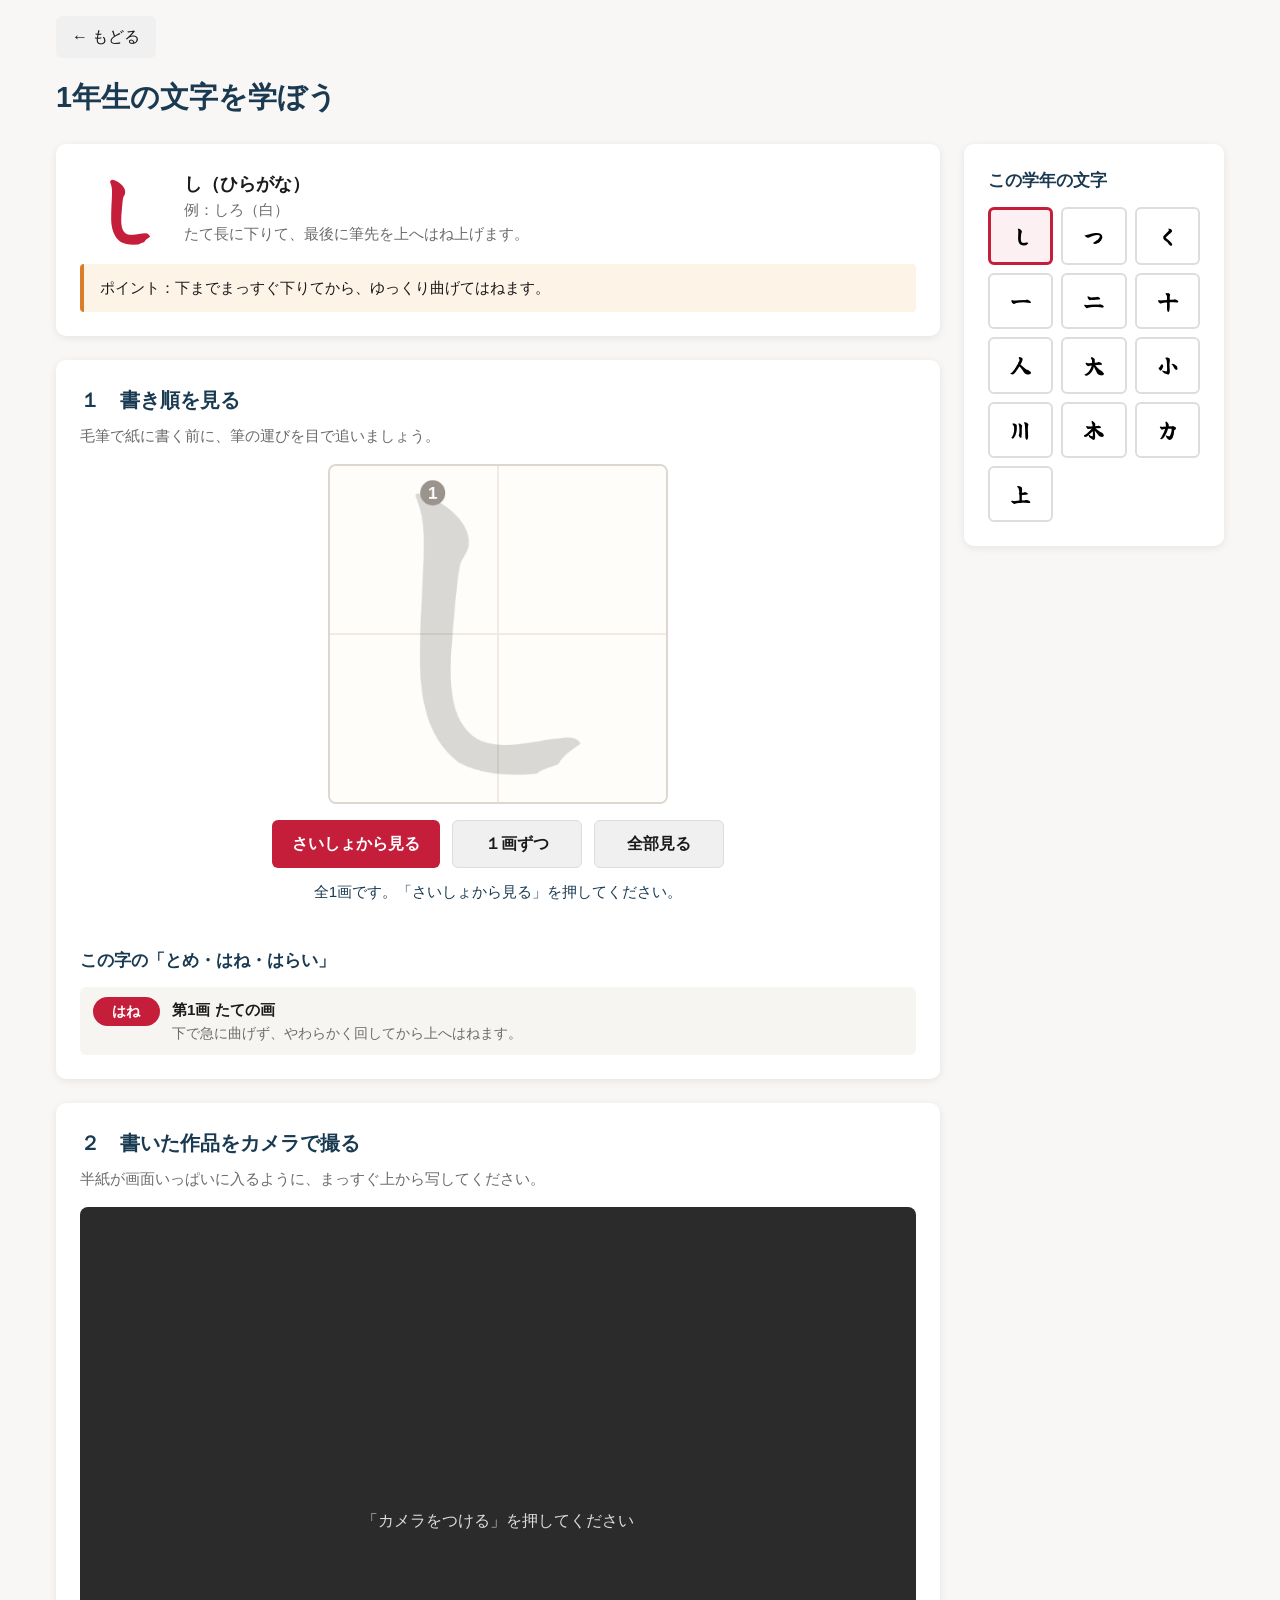
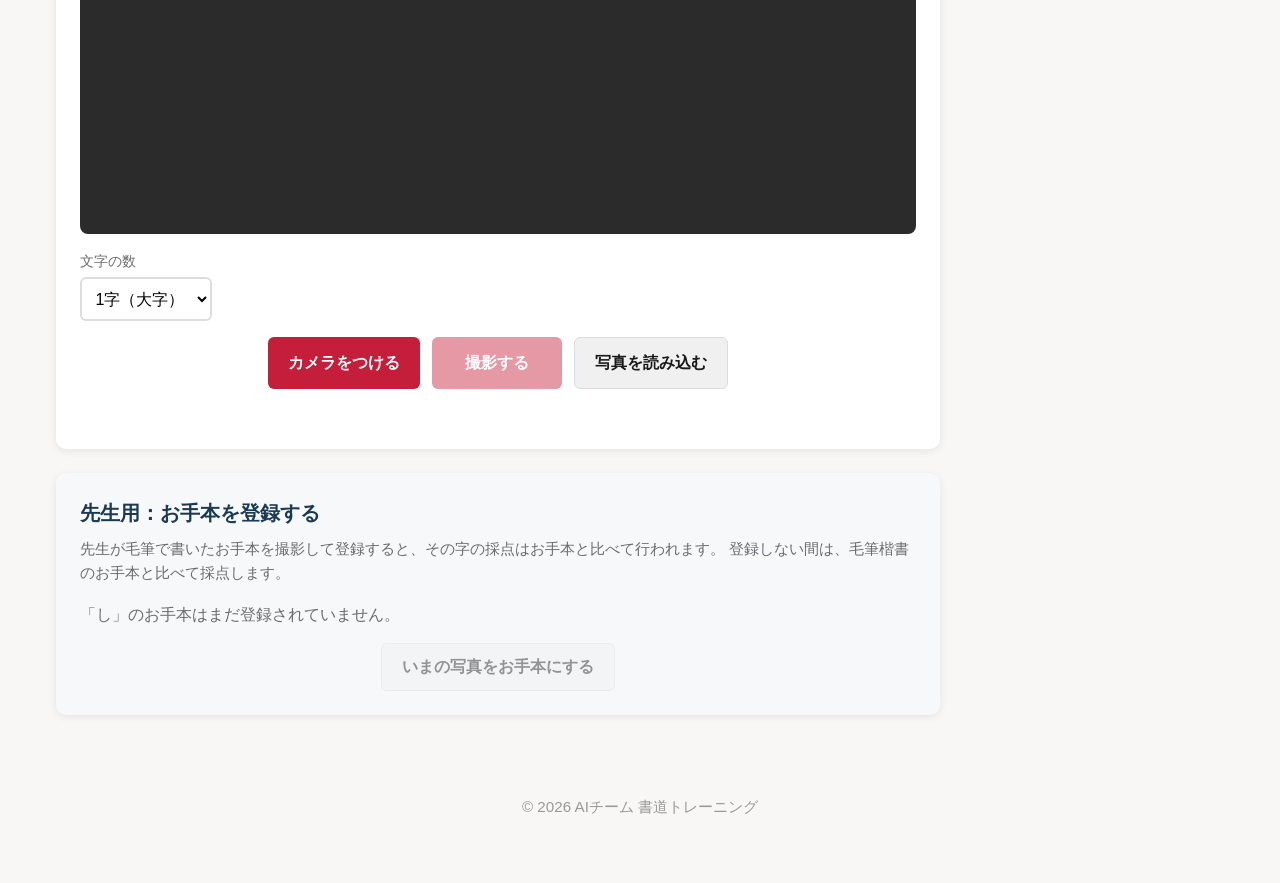
==== commit 50679660: "手本を毛筆楷書フォントに置き換え、とめはねを手本との比較で採点する 手描きの折れ線を一定の太さで描いていた手本は、毛筆の手本として 見るに堪えないものだった。字形そのものを毛筆楷書フォント （Yuji" ====
--- a/lesson-01.html
+++ b/lesson-01.html
@@ -4,6 +4,9 @@
   <meta charset="utf-8">
   <meta name="viewport" content="width=device-width, initial-scale=1">
   <title>1年生 | 書道トレーニング</title>
+  <link rel="preconnect" href="https://fonts.googleapis.com">
+  <link rel="preconnect" href="https://fonts.gstatic.com" crossorigin>
+  <link rel="stylesheet" href="https://fonts.googleapis.com/css2?family=Yuji+Syuku&family=Klee+One&display=swap">
   <link rel="stylesheet" href="css/style.css">
 </head>
 <body>
@@ -130,7 +133,7 @@
           <h2 class="card-title">先生用：お手本を登録する</h2>
           <p class="note">
             先生が毛筆で書いたお手本を撮影して登録すると、その字の採点はお手本と比べて行われます。
-            登録しない間は、明朝体の骨格をもとに採点します。
+            登録しない間は、毛筆楷書のお手本と比べて採点します。
           </p>
 
           <div class="teacher-state" id="teacherState"></div>
@@ -158,6 +161,7 @@
   <script src="data/grades-meta.js"></script>
   <script src="data/grade01.js"></script>
   <script src="js/imageproc.js"></script>
+  <script src="js/brushfont.js"></script>
   <script src="js/reference.js"></script>
   <script src="js/scorer.js"></script>
   <script src="js/feedback.js"></script>
--- a/css/style.css
+++ b/css/style.css
@@ -112,6 +112,7 @@
 }
 
 .grade-btn {
+  display: block;
   padding: 1.5rem;
   background: white;
   border: 3px solid #ddd;
@@ -120,6 +121,9 @@
   text-align: center;
   font-size: 1.1rem;
   font-weight: 600;
+  /* a 要素で描いているので、リンクの既定の色と下線を打ち消す */
+  color: #1a3a52;
+  text-decoration: none;
   transition: all 0.2s;
   box-shadow: 0 2px 6px rgba(0, 0, 0, 0.08);
 }
@@ -251,7 +255,7 @@
   color: #c41e3a;
   line-height: 1;
   flex-shrink: 0;
-  font-family: "Hiragino Mincho ProN", "Yu Mincho", serif;
+  font-family: "Yuji Syuku", "Klee One", "Hiragino Mincho ProN", "Yu Mincho", serif;
 }
 
 .char-meta {
@@ -670,7 +674,7 @@
   font-size: 2rem;
   font-weight: 700;
   color: #c41e3a;
-  font-family: "Hiragino Mincho ProN", "Yu Mincho", serif;
+  font-family: "Yuji Syuku", "Klee One", "Hiragino Mincho ProN", "Yu Mincho", serif;
   line-height: 1;
 }
 
@@ -765,7 +769,7 @@
   text-align: center;
   font-size: 1.3rem;
   font-weight: 600;
-  font-family: "Hiragino Mincho ProN", "Yu Mincho", serif;
+  font-family: "Yuji Syuku", "Klee One", "Hiragino Mincho ProN", "Yu Mincho", serif;
   transition: all 0.2s;
   min-height: 48px;
 }
